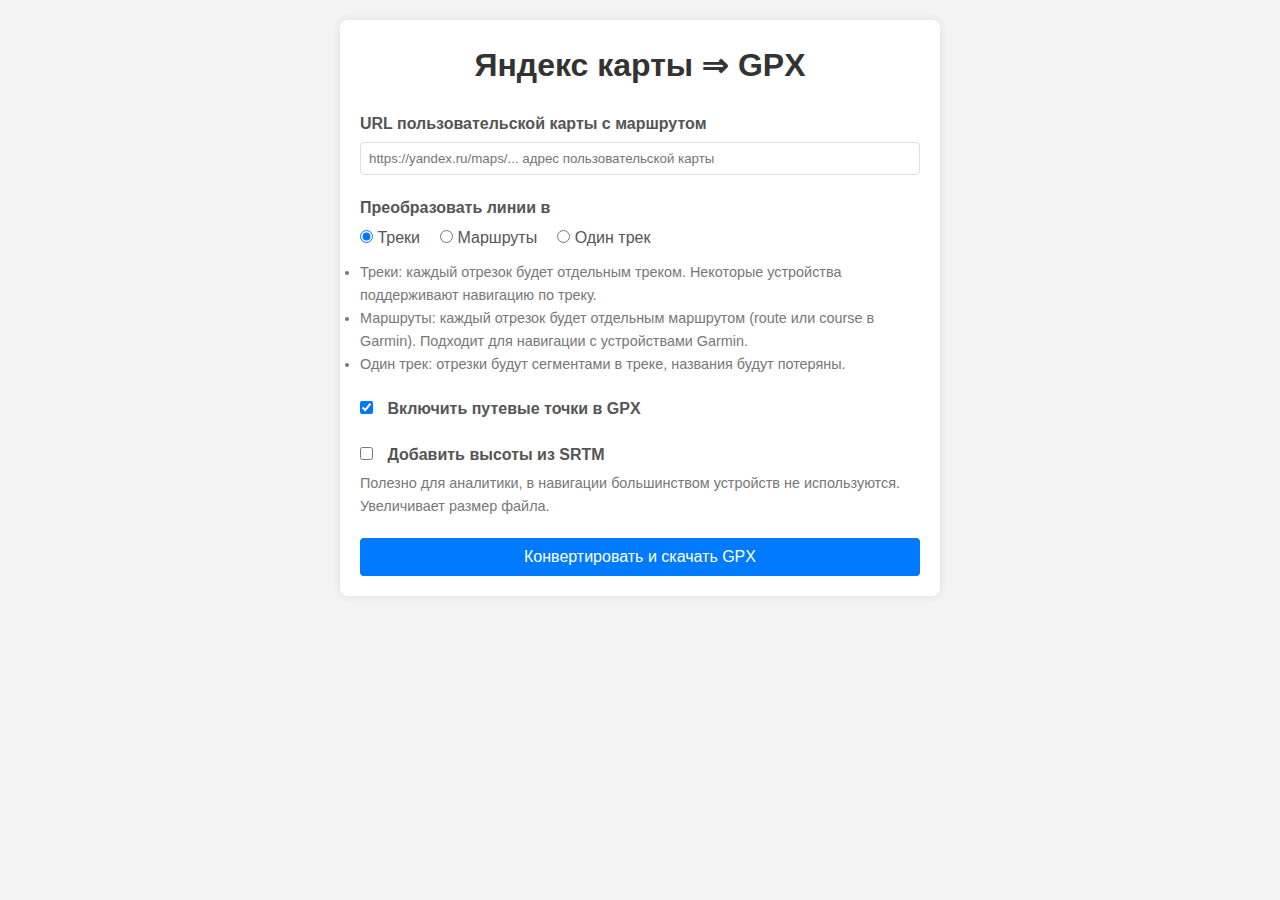
==== index.html @ 0a38b550 "initial release" ====
<!DOCTYPE html>
<html lang="en">
<head>
    <meta charset="UTF-8">
    <meta name="viewport" content="width=device-width, initial-scale=1.0">
    <title>Yandex Route to GPX Converter</title>
    <link rel="stylesheet" href="style.css">
</head>
<body>
    <div class="container">
        <h1>Яндекс карты ⇒ GPX</h1>
        <form id="converterForm">
            <div class="form-group">
                <label for="url">URL пользовательской карты с маршрутом</label>
                <input type="text" id="url" name="url" placeholder="https://yandex.ru/maps/... адрес пользовательской карты" required>
            </div>

            <div class="form-group">
                <label>Преобразовать линии в</label>
                <div class="radio-group">
                    <label><input type="radio" name="lines" value="tracks" checked> Треки</label>
                    <label><input type="radio" name="lines" value="routes"> Маршруты</label>
                    <label><input type="radio" name="lines" value="track_segments"> Один трек</label>
                </div>
                <p class="description">
                    <ul class="description">
                        <li>Треки: каждый отрезок будет отдельным треком. Некоторые устройства поддерживают навигацию по треку.</li>
                        <li>Маршруты: каждый отрезок будет отдельным маршрутом (route или course в Garmin). Подходит для навигации с устройствами Garmin.</li>
                        <li>Один трек: отрезки будут сегментами в треке, названия будут потеряны.</li>
                    </ul>
                </p>
            </div>

            <div class="form-group">
                <label><input type="checkbox" id="placemarks" name="placemarks" checked> Включить путевые точки в GPX</label>
            </div>

            <div class="form-group">
                <label><input type="checkbox" id="add_elevation" name="add_elevation"> Добавить высоты из SRTM</label>
                <p class="description">Полезно для аналитики, в навигации большинством устройств не используются.
                    Увеличивает размер файла.</p>
            </div>

            <button type="submit">Конвертировать и скачать GPX</button>
        </form>
        <div id="error" class="error"></div>
    </div>
    <script src="script.js"></script>
</body>
</html>
---- style.css ----
* {
    box-sizing: border-box;
    margin: 0;
    padding: 0;
}

body {
    font-family: Arial, sans-serif;
    line-height: 1.6;
    background-color: #f4f4f4;
}

.container {
    max-width: 600px;
    margin: 20px auto;
    padding: 20px;
    background: #fff;
    border-radius: 8px;
    box-shadow: 0 0 10px rgba(0, 0, 0, 0.1);
}

h1 {
    text-align: center;
    margin-bottom: 20px;
    color: #333;
}

.form-group {
    margin-bottom: 20px;
}

label {
    display: block;
    font-weight: bold;
    margin-bottom: 5px;
    color: #555;
}

input[type="text"] {
    width: 100%;
    padding: 8px;
    border: 1px solid #ddd;
    border-radius: 4px;
}

input[type="checkbox"] {
    margin-right: 10px;
}

.radio-group {
    display: flex;
    gap: 20px;
}

.radio-group label {
    font-weight: normal;
}

button {
    display: block;
    width: 100%;
    padding: 10px;
    background: #007BFF;
    color: #fff;
    border: none;
    border-radius: 4px;
    cursor: pointer;
    font-size: 16px;
}

button:hover {
    background: #0056b3;
}

.error {
    margin-top: 20px;
    padding: 10px;
    color: #721c24;
    background: #f8d7da;
    border: 1px solid #f5c6cb;
    border-radius: 4px;
    display: none;
}

.description {
    font-size: 0.9em;
    color: #777;
    margin-top: 5px;
}

/* Mobile responsiveness */
@media (max-width: 500px) {
    .container {
        margin: 10px;
        padding: 15px;
    }

    .radio-group {
        flex-direction: column;
        gap: 10px;
    }

    button {
        font-size: 14px;
    }
}
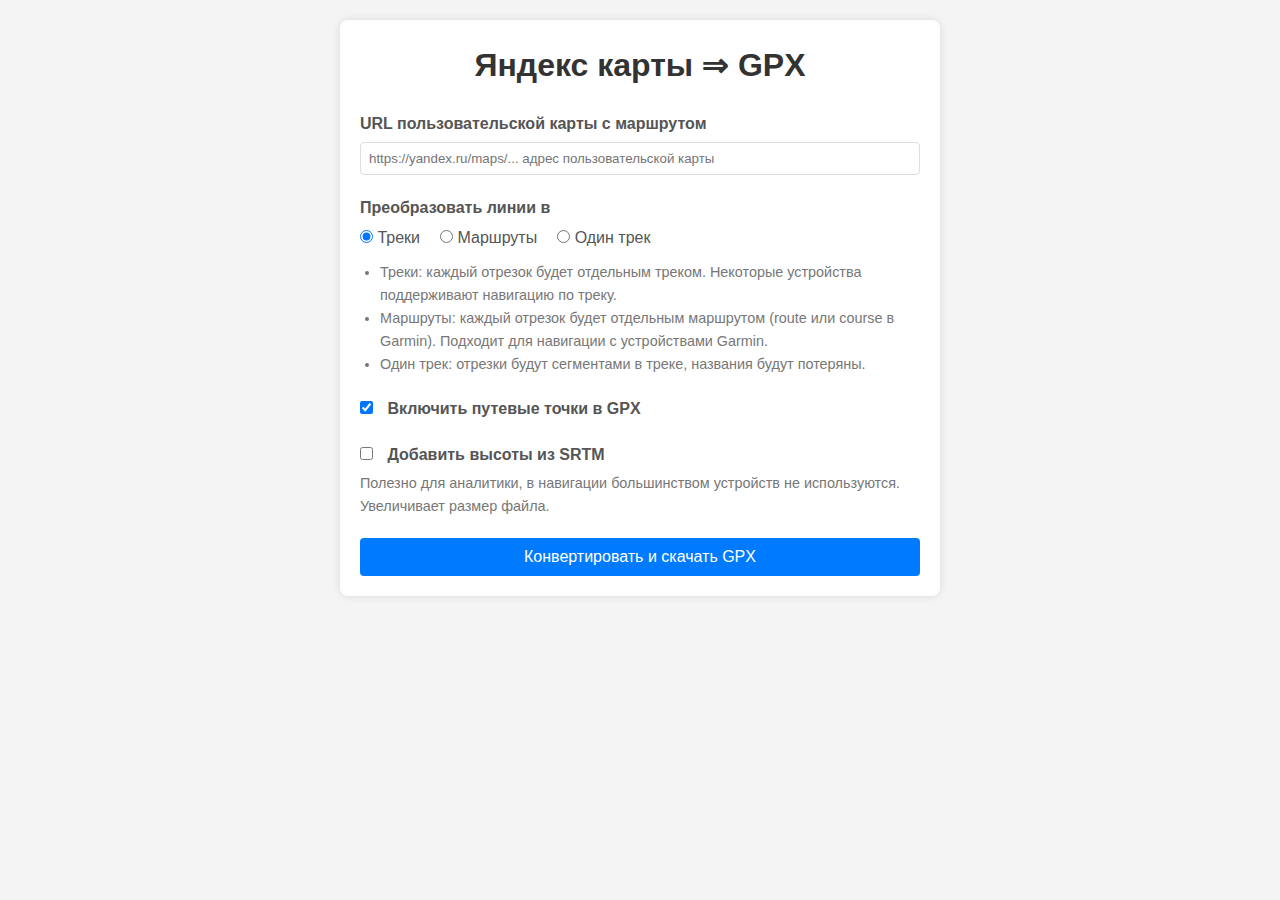
==== commit 03cba5be: "fix styles" ====
--- a/index.html
+++ b/index.html
@@ -23,7 +23,7 @@
                     <label><input type="radio" name="lines" value="track_segments"> Один трек</label>
                 </div>
                 <p class="description">
-                    <ul class="description">
+                    <ul class="description-list">
                         <li>Треки: каждый отрезок будет отдельным треком. Некоторые устройства поддерживают навигацию по треку.</li>
                         <li>Маршруты: каждый отрезок будет отдельным маршрутом (route или course в Garmin). Подходит для навигации с устройствами Garmin.</li>
                         <li>Один трек: отрезки будут сегментами в треке, названия будут потеряны.</li>
--- a/style.css
+++ b/style.css
@@ -88,8 +88,21 @@
     margin-top: 5px;
 }
 
+/* New class for <ul> */
+.description-list {
+    font-size: 0.9em;
+    color: #777;
+    margin: 0;
+    padding-left: 20px; /* Matches typical text alignment */
+    list-style-type: disc; /* Optional: keeps bullet points */
+}
+
 /* Mobile responsiveness */
 @media (max-width: 500px) {
+    body {
+        font-size: 18px; /* Larger base font size for mobile */
+    }
+
     .container {
         margin: 10px;
         padding: 15px;
@@ -100,7 +113,16 @@
         gap: 10px;
     }
 
+    .description {
+        font-size: 0.95em; /* Slightly larger than desktop for readability */
+    }
+
+    .description-list {
+        padding-left: 25px; /* Slightly more indent on mobile for clarity */
+    }
+
     button {
-        font-size: 14px;
+        font-size: 16px; /* Adjusted for mobile */
     }
+    
 }